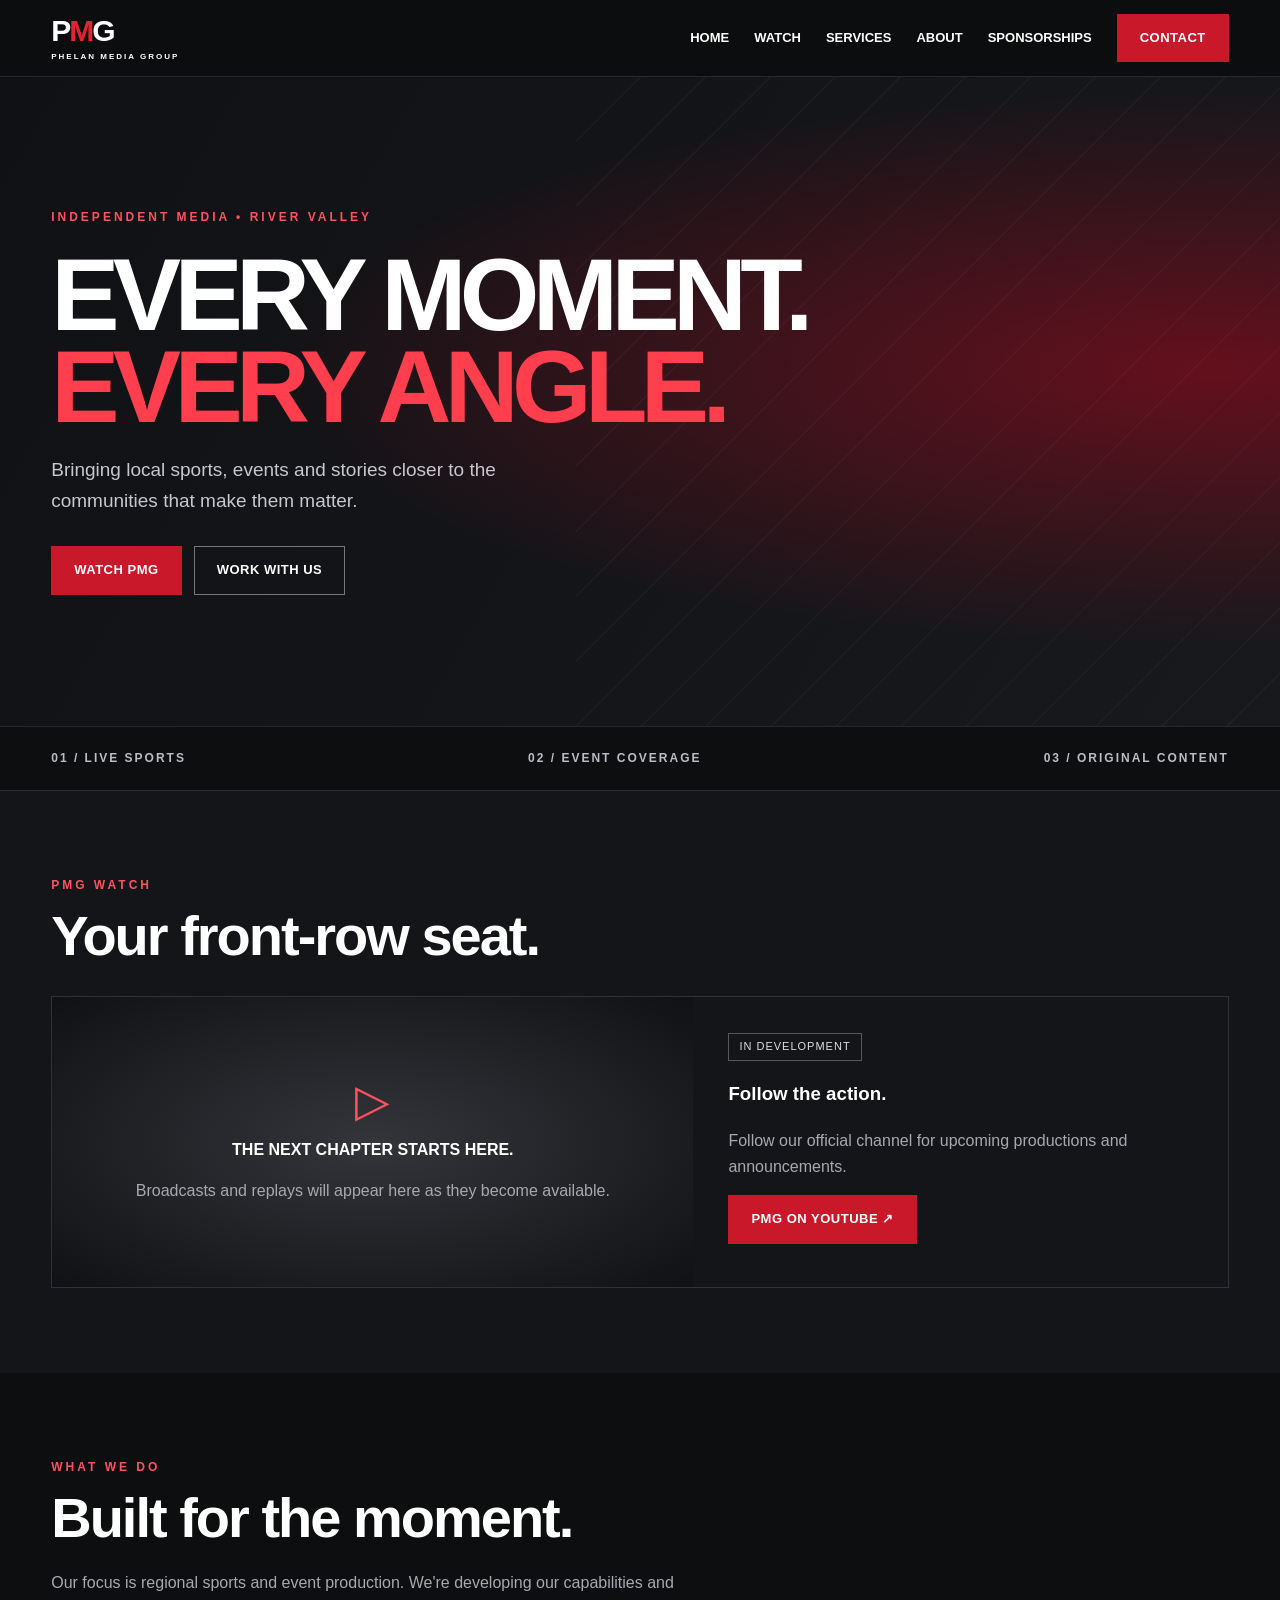
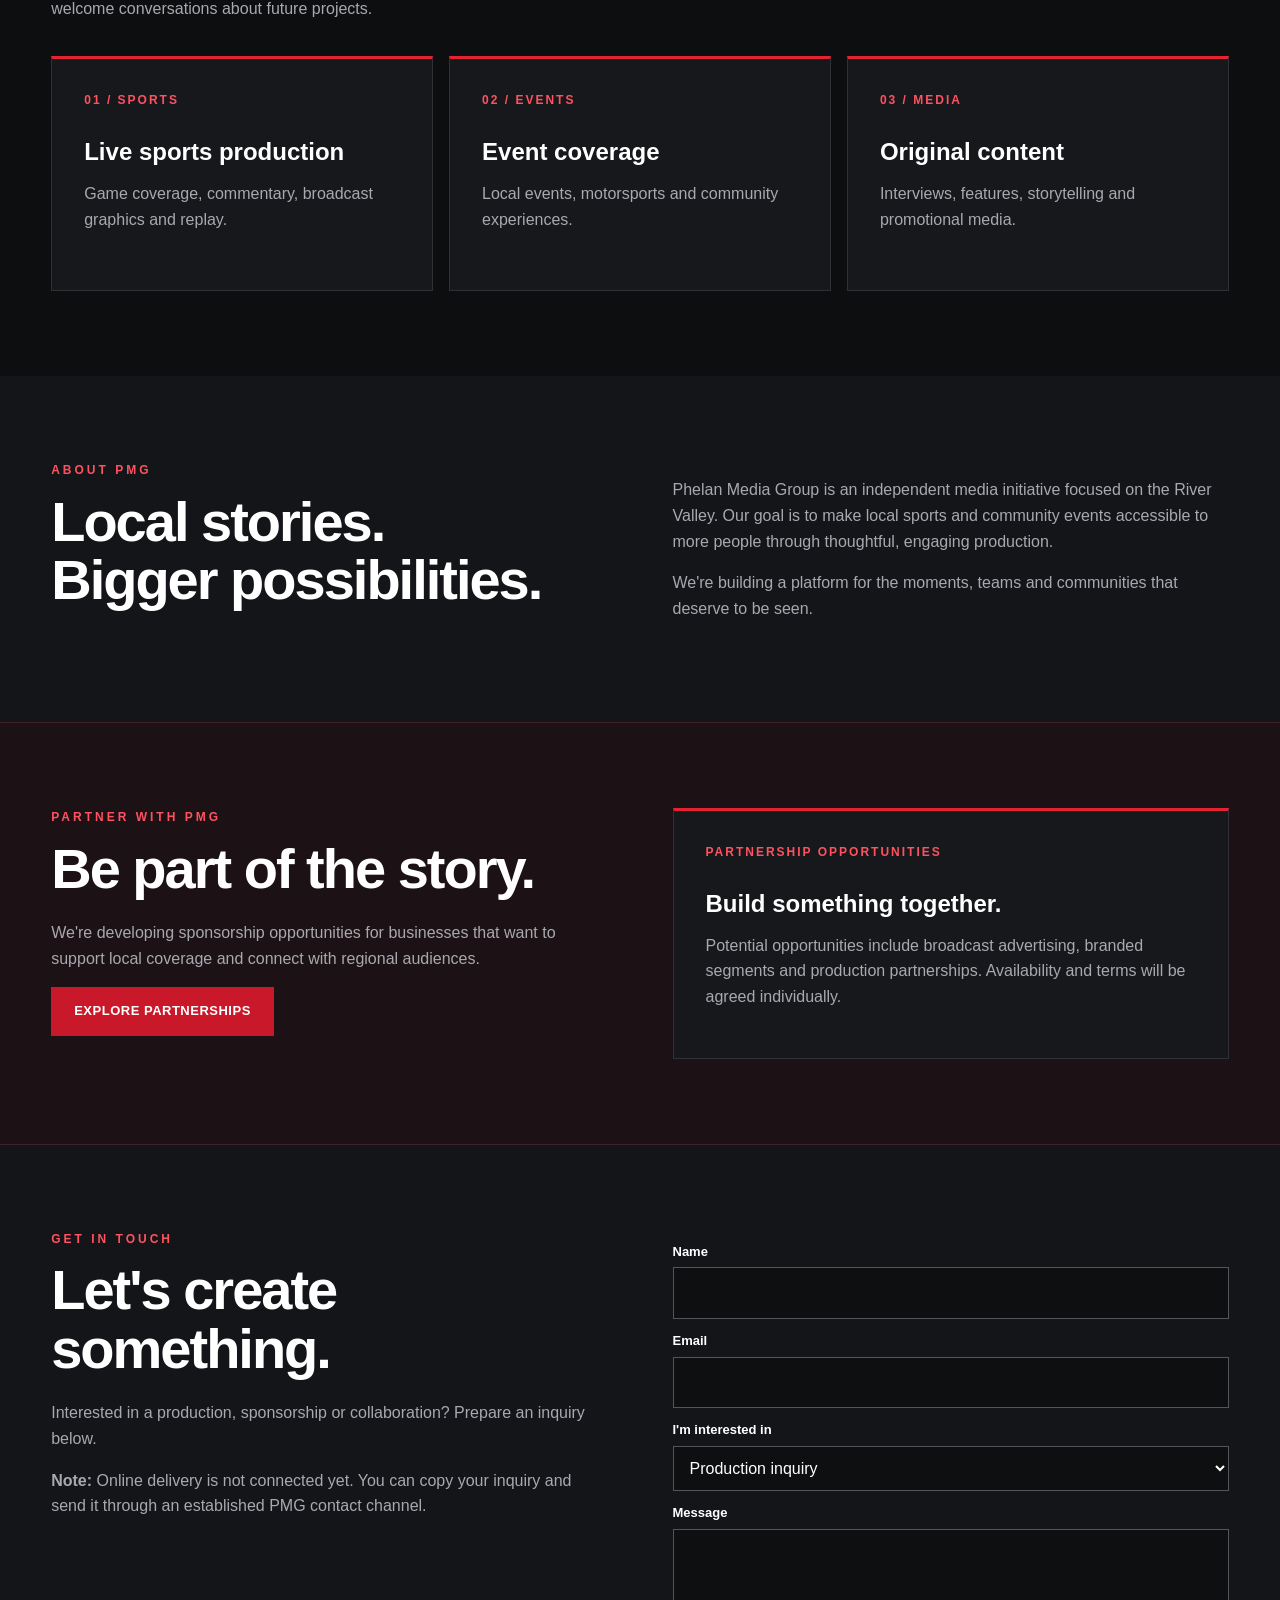
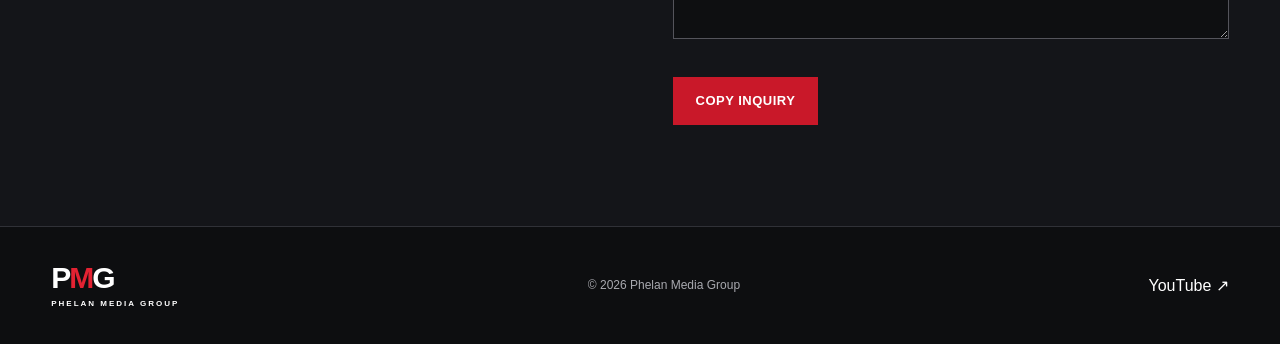
==== index.html @ 2d192432 "Add files via upload" ====
<!doctype html><html lang="en"><head><meta charset="utf-8"><meta name="viewport" content="width=device-width,initial-scale=1"><meta name="description" content="Phelan Media Group — independent regional sports and event media in the River Valley."><title>Phelan Media Group | Built for the moment</title><style>
:root{color-scheme:dark;--red:#e32232;--bg:#0d0e10;--muted:#a8a9af}*{box-sizing:border-box}html{scroll-behavior:smooth;scroll-padding-top:90px}body{margin:0;background:var(--bg);color:#fff;font-family:Arial,Helvetica,sans-serif;line-height:1.6}a{color:inherit;text-decoration:none}a:focus-visible,button:focus-visible{outline:3px solid #fff;outline-offset:4px}.wrap{width:min(1180px,92%);margin:auto}header{position:sticky;top:0;z-index:10;background:#0d0e10f5;border-bottom:1px solid #292a2e}nav{display:flex;align-items:center;justify-content:space-between;min-height:76px;gap:25px}.brand{font-weight:900;font-size:30px;letter-spacing:-2px;line-height:1}.brand span{color:var(--red)}.brand small{display:block;font-size:8px;letter-spacing:2px;margin-top:7px;color:white}.links{display:flex;gap:25px;align-items:center;font-size:13px;font-weight:700}.links a:hover{color:var(--red)}.btn{display:inline-block;padding:13px 22px;background:#c91829;color:#fff;font-weight:800;font-size:13px;letter-spacing:.5px;border:1px solid #c91829}.btn:hover{background:#a71020}.outline{background:transparent;border-color:#777}.hero{position:relative;overflow:hidden;min-height:650px;display:flex;align-items:center;border-bottom:1px solid #26272c;background:radial-gradient(ellipse at 95% 45%,#64101d 0,transparent 55%),linear-gradient(120deg,#101114,#18191d)}.hero:after{content:'';position:absolute;inset:0 0 0 45%;background:repeating-linear-gradient(135deg,transparent 0 44px,#ffffff08 45px 46px);pointer-events:none}.hero .wrap{position:relative;z-index:1;padding:90px 0}.eyebrow{font-size:12px;font-weight:800;letter-spacing:3px;color:#ff5260;text-transform:uppercase}.hero h1{font-size:clamp(55px,8vw,115px);line-height:.9;letter-spacing:-.065em;margin:22px 0;font-weight:900;text-transform:uppercase}.hero h1 span{color:#ff3e4e}.hero p{max-width:540px;color:#c7c7ce;font-size:19px}.actions{display:flex;gap:12px;flex-wrap:wrap;margin-top:30px}.band{border-bottom:1px solid #292a2e;padding:22px 0;color:#bcbcc3;font-size:12px;font-weight:800;letter-spacing:2px}.band .wrap{display:flex;justify-content:space-between;gap:16px;flex-wrap:wrap}section{padding:85px 0}h2{font-size:clamp(32px,5vw,56px);line-height:1.05;letter-spacing:-2px;margin:12px 0 22px}p{color:var(--muted)}.intro{max-width:660px}.grid{display:grid;grid-template-columns:repeat(3,1fr);gap:16px;margin-top:35px}.tile{background:#17181c;border:1px solid #303137;padding:32px;min-height:235px;border-top:3px solid var(--red)}.tile .num{color:#ff5260;font-weight:800;letter-spacing:2px;font-size:12px}.tile h3{font-size:24px;margin:28px 0 10px;line-height:1.1}.watch{background:#141519}.watchbox{display:grid;grid-template-columns:1.2fr 1fr;border:1px solid #303137;margin-top:30px}.screen{min-height:290px;background:radial-gradient(ellipse,#34353a,#101114);display:grid;place-items:center;text-align:center;padding:35px}.play{font-size:45px;color:#ff5260}.watchcopy{padding:35px}.tag{display:inline-block;border:1px solid #56565b;color:#ddd;padding:4px 10px;font-size:11px;letter-spacing:1px}.split{display:grid;grid-template-columns:1fr 1fr;gap:65px;align-items:start}.sponsor{background:#1c1115;border-block:1px solid #422029}.contact{background:#141519}.contact label{display:block;font-size:13px;font-weight:700;margin:12px 0 5px}input,select,textarea{width:100%;padding:12px;background:#0e0f11;color:white;border:1px solid #54545b;border-radius:0;font:inherit}textarea{min-height:110px}button{cursor:pointer;font:inherit}footer{padding:36px 0;border-top:1px solid #303137}footer .wrap{display:flex;justify-content:space-between;align-items:center;gap:20px;flex-wrap:wrap}footer p{font-size:12px}.menu{display:none;background:none;color:white;border:1px solid #555;padding:8px 12px} @media(max-width:760px){.menu{display:block}.links{display:none;position:absolute;top:76px;left:0;right:0;background:#151519;padding:25px;flex-direction:column;align-items:flex-start}.links.open{display:flex}.hero{min-height:530px}.grid,.split,.watchbox{grid-template-columns:1fr}.split{gap:25px}section{padding:55px 0}.tile{min-height:auto}.hero h1{font-size:clamp(48px,12vw,80px)}}
</style></head><body><header><nav class="wrap" aria-label="Main navigation"><a href="#home" class="brand" aria-label="Phelan Media Group home">P<span>M</span>G<small>PHELAN MEDIA GROUP</small></a><button class="menu" aria-expanded="false" aria-controls="links">Menu</button><div class="links" id="links"><a href="#home">HOME</a><a href="#watch">WATCH</a><a href="#services">SERVICES</a><a href="#about">ABOUT</a><a href="#sponsors">SPONSORSHIPS</a><a class="btn" href="#contact">CONTACT</a></div></nav></header><main id="home"><div class="hero"><div class="wrap"><div class="eyebrow">Independent media • River Valley</div><h1>Every moment.<br><span>Every angle.</span></h1><p>Bringing local sports, events and stories closer to the communities that make them matter.</p><div class="actions"><a class="btn" href="#watch">WATCH PMG</a><a class="btn outline" href="#contact">WORK WITH US</a></div></div></div><div class="band"><div class="wrap"><span>01 / LIVE SPORTS</span><span>02 / EVENT COVERAGE</span><span>03 / ORIGINAL CONTENT</span></div></div><section id="watch" class="watch"><div class="wrap"><div class="eyebrow">PMG Watch</div><h2>Your front-row seat.</h2><div class="watchbox"><div class="screen"><div><div class="play" aria-hidden="true">▷</div><strong>THE NEXT CHAPTER STARTS HERE.</strong><p>Broadcasts and replays will appear here as they become available.</p></div></div><div class="watchcopy"><span class="tag">IN DEVELOPMENT</span><h3>Follow the action.</h3><p>Follow our official channel for upcoming productions and announcements.</p><a class="btn" href="https://www.youtube.com/@PhelanMediaGroup" target="_blank" rel="noopener noreferrer">PMG ON YOUTUBE ↗</a></div></div></div></section><section id="services"><div class="wrap"><div class="eyebrow">What we do</div><h2>Built for the moment.</h2><p class="intro">Our focus is regional sports and event production. We're developing our capabilities and welcome conversations about future projects.</p><div class="grid"><article class="tile"><div class="num">01 / SPORTS</div><h3>Live sports production</h3><p>Game coverage, commentary, broadcast graphics and replay.</p></article><article class="tile"><div class="num">02 / EVENTS</div><h3>Event coverage</h3><p>Local events, motorsports and community experiences.</p></article><article class="tile"><div class="num">03 / MEDIA</div><h3>Original content</h3><p>Interviews, features, storytelling and promotional media.</p></article></div></div></section><section id="about" class="watch"><div class="wrap split"><div><div class="eyebrow">About PMG</div><h2>Local stories.<br> Bigger possibilities.</h2></div><div><p>Phelan Media Group is an independent media initiative focused on the River Valley. Our goal is to make local sports and community events accessible to more people through thoughtful, engaging production.</p><p>We're building a platform for the moments, teams and communities that deserve to be seen.</p></div></div></section><section id="sponsors" class="sponsor"><div class="wrap split"><div><div class="eyebrow">Partner with PMG</div><h2>Be part of the story.</h2><p>We're developing sponsorship opportunities for businesses that want to support local coverage and connect with regional audiences.</p><a class="btn" href="#contact" data-topic="Sponsorship">EXPLORE PARTNERSHIPS</a></div><div class="tile"><div class="num">PARTNERSHIP OPPORTUNITIES</div><h3>Build something together.</h3><p>Potential opportunities include broadcast advertising, branded segments and production partnerships. Availability and terms will be agreed individually.</p></div></div></section><section id="contact" class="contact"><div class="wrap split"><div><div class="eyebrow">Get in touch</div><h2>Let's create something.</h2><p>Interested in a production, sponsorship or collaboration? Prepare an inquiry below.</p><p><strong>Note:</strong> Online delivery is not connected yet. You can copy your inquiry and send it through an established PMG contact channel.</p></div><form id="inquiry"><label for="name">Name</label><input id="name" required autocomplete="name"><label for="email">Email</label><input id="email" type="email" required autocomplete="email"><label for="topic">I'm interested in</label><select id="topic"><option>Production inquiry</option><option>Sponsorship</option><option>Collaboration</option><option>General inquiry</option></select><label for="message">Message</label><textarea id="message" required></textarea><div class="actions"><button class="btn" type="submit">COPY INQUIRY</button></div><p id="status" role="status"></p><textarea id="draft" hidden readonly aria-label="Prepared inquiry"></textarea></form></div></section></main><footer><div class="wrap"><a class="brand" href="#home">P<span>M</span>G<small>PHELAN MEDIA GROUP</small></a><p>© <span id="year">2026</span> Phelan Media Group</p><a href="https://www.youtube.com/@PhelanMediaGroup" target="_blank" rel="noopener noreferrer">YouTube ↗</a></div></footer><script>const menu=document.querySelector('.menu'),links=document.querySelector('.links');menu.addEventListener('click',()=>{const open=links.classList.toggle('open');menu.setAttribute('aria-expanded',String(open))});links.querySelectorAll('a').forEach(a=>a.addEventListener('click',()=>{links.classList.remove('open');menu.setAttribute('aria-expanded','false')}));document.querySelectorAll('[data-topic]').forEach(a=>a.addEventListener('click',()=>document.getElementById('topic').value=a.dataset.topic));document.getElementById('year').textContent=new Date().getFullYear();document.getElementById('inquiry').addEventListener('submit',async e=>{e.preventDefault();const get=id=>document.getElementById(id).value;const msg=`PMG inquiry: ${get('topic')}\nName: ${get('name')}\nEmail: ${get('email')}\n\n${get('message')}`;const draft=document.getElementById('draft');draft.hidden=false;draft.value=msg;try{await navigator.clipboard.writeText(msg);document.getElementById('status').textContent='Inquiry copied. Nothing has been sent.'}catch{draft.select();document.getElementById('status').textContent='Select and copy the inquiry below. Nothing has been sent.'}});</script></body></html>
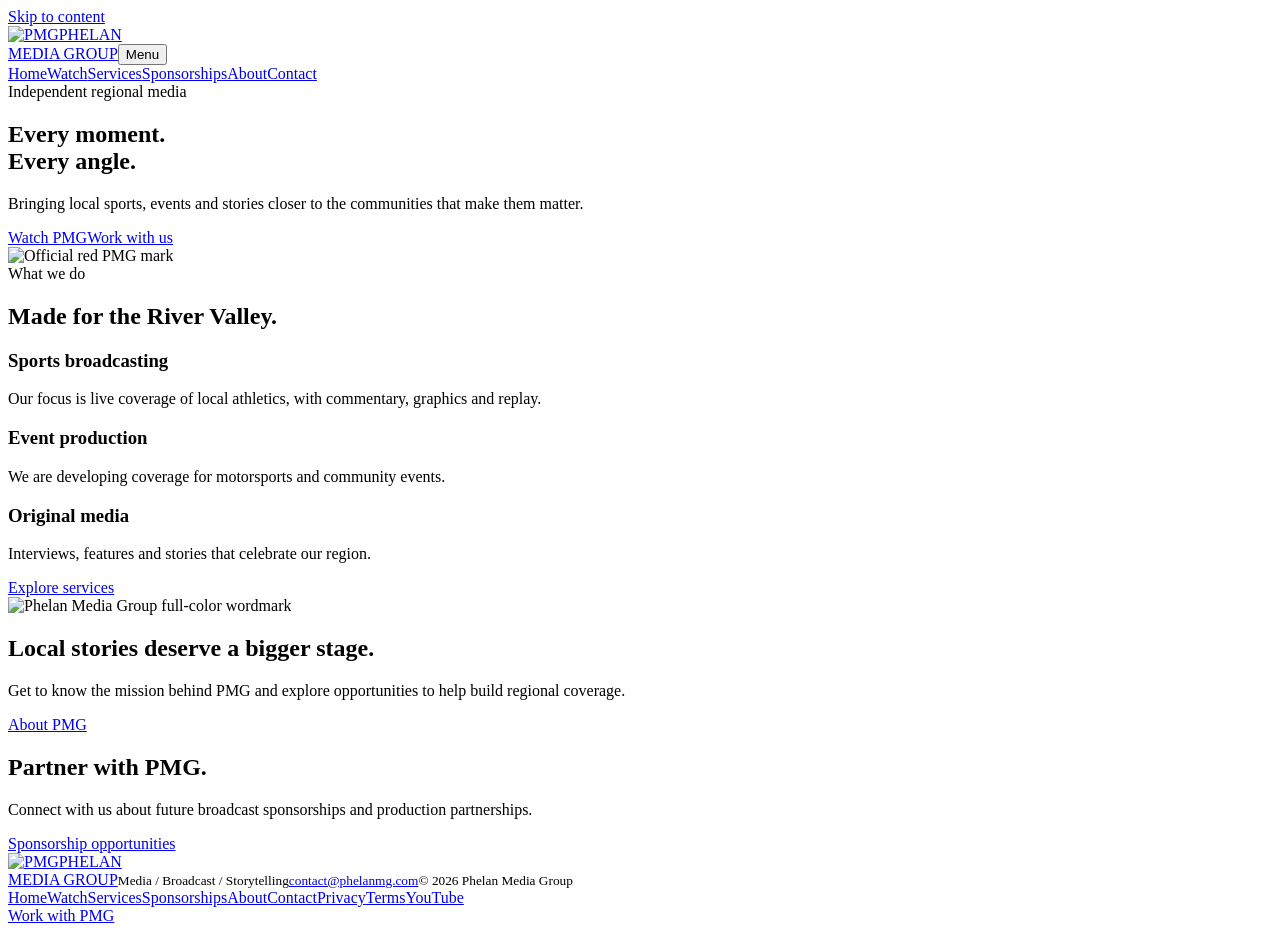
==== commit acc1ef1f: "Add files via upload" ====
--- a/index.html
+++ b/index.html
@@ -1,3 +1 @@
-<!doctype html><html lang="en"><head><meta charset="utf-8"><meta name="viewport" content="width=device-width,initial-scale=1"><meta name="description" content="Phelan Media Group — independent regional sports and event media in the River Valley."><title>Phelan Media Group | Built for the moment</title><style>
-:root{color-scheme:dark;--red:#e32232;--bg:#0d0e10;--muted:#a8a9af}*{box-sizing:border-box}html{scroll-behavior:smooth;scroll-padding-top:90px}body{margin:0;background:var(--bg);color:#fff;font-family:Arial,Helvetica,sans-serif;line-height:1.6}a{color:inherit;text-decoration:none}a:focus-visible,button:focus-visible{outline:3px solid #fff;outline-offset:4px}.wrap{width:min(1180px,92%);margin:auto}header{position:sticky;top:0;z-index:10;background:#0d0e10f5;border-bottom:1px solid #292a2e}nav{display:flex;align-items:center;justify-content:space-between;min-height:76px;gap:25px}.brand{font-weight:900;font-size:30px;letter-spacing:-2px;line-height:1}.brand span{color:var(--red)}.brand small{display:block;font-size:8px;letter-spacing:2px;margin-top:7px;color:white}.links{display:flex;gap:25px;align-items:center;font-size:13px;font-weight:700}.links a:hover{color:var(--red)}.btn{display:inline-block;padding:13px 22px;background:#c91829;color:#fff;font-weight:800;font-size:13px;letter-spacing:.5px;border:1px solid #c91829}.btn:hover{background:#a71020}.outline{background:transparent;border-color:#777}.hero{position:relative;overflow:hidden;min-height:650px;display:flex;align-items:center;border-bottom:1px solid #26272c;background:radial-gradient(ellipse at 95% 45%,#64101d 0,transparent 55%),linear-gradient(120deg,#101114,#18191d)}.hero:after{content:'';position:absolute;inset:0 0 0 45%;background:repeating-linear-gradient(135deg,transparent 0 44px,#ffffff08 45px 46px);pointer-events:none}.hero .wrap{position:relative;z-index:1;padding:90px 0}.eyebrow{font-size:12px;font-weight:800;letter-spacing:3px;color:#ff5260;text-transform:uppercase}.hero h1{font-size:clamp(55px,8vw,115px);line-height:.9;letter-spacing:-.065em;margin:22px 0;font-weight:900;text-transform:uppercase}.hero h1 span{color:#ff3e4e}.hero p{max-width:540px;color:#c7c7ce;font-size:19px}.actions{display:flex;gap:12px;flex-wrap:wrap;margin-top:30px}.band{border-bottom:1px solid #292a2e;padding:22px 0;color:#bcbcc3;font-size:12px;font-weight:800;letter-spacing:2px}.band .wrap{display:flex;justify-content:space-between;gap:16px;flex-wrap:wrap}section{padding:85px 0}h2{font-size:clamp(32px,5vw,56px);line-height:1.05;letter-spacing:-2px;margin:12px 0 22px}p{color:var(--muted)}.intro{max-width:660px}.grid{display:grid;grid-template-columns:repeat(3,1fr);gap:16px;margin-top:35px}.tile{background:#17181c;border:1px solid #303137;padding:32px;min-height:235px;border-top:3px solid var(--red)}.tile .num{color:#ff5260;font-weight:800;letter-spacing:2px;font-size:12px}.tile h3{font-size:24px;margin:28px 0 10px;line-height:1.1}.watch{background:#141519}.watchbox{display:grid;grid-template-columns:1.2fr 1fr;border:1px solid #303137;margin-top:30px}.screen{min-height:290px;background:radial-gradient(ellipse,#34353a,#101114);display:grid;place-items:center;text-align:center;padding:35px}.play{font-size:45px;color:#ff5260}.watchcopy{padding:35px}.tag{display:inline-block;border:1px solid #56565b;color:#ddd;padding:4px 10px;font-size:11px;letter-spacing:1px}.split{display:grid;grid-template-columns:1fr 1fr;gap:65px;align-items:start}.sponsor{background:#1c1115;border-block:1px solid #422029}.contact{background:#141519}.contact label{display:block;font-size:13px;font-weight:700;margin:12px 0 5px}input,select,textarea{width:100%;padding:12px;background:#0e0f11;color:white;border:1px solid #54545b;border-radius:0;font:inherit}textarea{min-height:110px}button{cursor:pointer;font:inherit}footer{padding:36px 0;border-top:1px solid #303137}footer .wrap{display:flex;justify-content:space-between;align-items:center;gap:20px;flex-wrap:wrap}footer p{font-size:12px}.menu{display:none;background:none;color:white;border:1px solid #555;padding:8px 12px} @media(max-width:760px){.menu{display:block}.links{display:none;position:absolute;top:76px;left:0;right:0;background:#151519;padding:25px;flex-direction:column;align-items:flex-start}.links.open{display:flex}.hero{min-height:530px}.grid,.split,.watchbox{grid-template-columns:1fr}.split{gap:25px}section{padding:55px 0}.tile{min-height:auto}.hero h1{font-size:clamp(48px,12vw,80px)}}
-</style></head><body><header><nav class="wrap" aria-label="Main navigation"><a href="#home" class="brand" aria-label="Phelan Media Group home">P<span>M</span>G<small>PHELAN MEDIA GROUP</small></a><button class="menu" aria-expanded="false" aria-controls="links">Menu</button><div class="links" id="links"><a href="#home">HOME</a><a href="#watch">WATCH</a><a href="#services">SERVICES</a><a href="#about">ABOUT</a><a href="#sponsors">SPONSORSHIPS</a><a class="btn" href="#contact">CONTACT</a></div></nav></header><main id="home"><div class="hero"><div class="wrap"><div class="eyebrow">Independent media • River Valley</div><h1>Every moment.<br><span>Every angle.</span></h1><p>Bringing local sports, events and stories closer to the communities that make them matter.</p><div class="actions"><a class="btn" href="#watch">WATCH PMG</a><a class="btn outline" href="#contact">WORK WITH US</a></div></div></div><div class="band"><div class="wrap"><span>01 / LIVE SPORTS</span><span>02 / EVENT COVERAGE</span><span>03 / ORIGINAL CONTENT</span></div></div><section id="watch" class="watch"><div class="wrap"><div class="eyebrow">PMG Watch</div><h2>Your front-row seat.</h2><div class="watchbox"><div class="screen"><div><div class="play" aria-hidden="true">▷</div><strong>THE NEXT CHAPTER STARTS HERE.</strong><p>Broadcasts and replays will appear here as they become available.</p></div></div><div class="watchcopy"><span class="tag">IN DEVELOPMENT</span><h3>Follow the action.</h3><p>Follow our official channel for upcoming productions and announcements.</p><a class="btn" href="https://www.youtube.com/@PhelanMediaGroup" target="_blank" rel="noopener noreferrer">PMG ON YOUTUBE ↗</a></div></div></div></section><section id="services"><div class="wrap"><div class="eyebrow">What we do</div><h2>Built for the moment.</h2><p class="intro">Our focus is regional sports and event production. We're developing our capabilities and welcome conversations about future projects.</p><div class="grid"><article class="tile"><div class="num">01 / SPORTS</div><h3>Live sports production</h3><p>Game coverage, commentary, broadcast graphics and replay.</p></article><article class="tile"><div class="num">02 / EVENTS</div><h3>Event coverage</h3><p>Local events, motorsports and community experiences.</p></article><article class="tile"><div class="num">03 / MEDIA</div><h3>Original content</h3><p>Interviews, features, storytelling and promotional media.</p></article></div></div></section><section id="about" class="watch"><div class="wrap split"><div><div class="eyebrow">About PMG</div><h2>Local stories.<br> Bigger possibilities.</h2></div><div><p>Phelan Media Group is an independent media initiative focused on the River Valley. Our goal is to make local sports and community events accessible to more people through thoughtful, engaging production.</p><p>We're building a platform for the moments, teams and communities that deserve to be seen.</p></div></div></section><section id="sponsors" class="sponsor"><div class="wrap split"><div><div class="eyebrow">Partner with PMG</div><h2>Be part of the story.</h2><p>We're developing sponsorship opportunities for businesses that want to support local coverage and connect with regional audiences.</p><a class="btn" href="#contact" data-topic="Sponsorship">EXPLORE PARTNERSHIPS</a></div><div class="tile"><div class="num">PARTNERSHIP OPPORTUNITIES</div><h3>Build something together.</h3><p>Potential opportunities include broadcast advertising, branded segments and production partnerships. Availability and terms will be agreed individually.</p></div></div></section><section id="contact" class="contact"><div class="wrap split"><div><div class="eyebrow">Get in touch</div><h2>Let's create something.</h2><p>Interested in a production, sponsorship or collaboration? Prepare an inquiry below.</p><p><strong>Note:</strong> Online delivery is not connected yet. You can copy your inquiry and send it through an established PMG contact channel.</p></div><form id="inquiry"><label for="name">Name</label><input id="name" required autocomplete="name"><label for="email">Email</label><input id="email" type="email" required autocomplete="email"><label for="topic">I'm interested in</label><select id="topic"><option>Production inquiry</option><option>Sponsorship</option><option>Collaboration</option><option>General inquiry</option></select><label for="message">Message</label><textarea id="message" required></textarea><div class="actions"><button class="btn" type="submit">COPY INQUIRY</button></div><p id="status" role="status"></p><textarea id="draft" hidden readonly aria-label="Prepared inquiry"></textarea></form></div></section></main><footer><div class="wrap"><a class="brand" href="#home">P<span>M</span>G<small>PHELAN MEDIA GROUP</small></a><p>© <span id="year">2026</span> Phelan Media Group</p><a href="https://www.youtube.com/@PhelanMediaGroup" target="_blank" rel="noopener noreferrer">YouTube ↗</a></div></footer><script>const menu=document.querySelector('.menu'),links=document.querySelector('.links');menu.addEventListener('click',()=>{const open=links.classList.toggle('open');menu.setAttribute('aria-expanded',String(open))});links.querySelectorAll('a').forEach(a=>a.addEventListener('click',()=>{links.classList.remove('open');menu.setAttribute('aria-expanded','false')}));document.querySelectorAll('[data-topic]').forEach(a=>a.addEventListener('click',()=>document.getElementById('topic').value=a.dataset.topic));document.getElementById('year').textContent=new Date().getFullYear();document.getElementById('inquiry').addEventListener('submit',async e=>{e.preventDefault();const get=id=>document.getElementById(id).value;const msg=`PMG inquiry: ${get('topic')}\nName: ${get('name')}\nEmail: ${get('email')}\n\n${get('message')}`;const draft=document.getElementById('draft');draft.hidden=false;draft.value=msg;try{await navigator.clipboard.writeText(msg);document.getElementById('status').textContent='Inquiry copied. Nothing has been sent.'}catch{draft.select();document.getElementById('status').textContent='Select and copy the inquiry below. Nothing has been sent.'}});</script></body></html>
+<!doctype html><html lang="en"><head><meta charset="utf-8"><meta name="viewport" content="width=device-width,initial-scale=1"><title>Regional sports and media | Phelan Media Group</title><meta name="description" content="Phelan Media Group brings a regional focus to sports, event production and storytelling in the River Valley."><meta name="robots" content="index, follow"><link rel="canonical" href="https://phelanmg.com/"><meta property="og:type" content="website"><meta property="og:title" content="Regional sports and media | Phelan Media Group"><meta property="og:description" content="Phelan Media Group brings a regional focus to sports, event production and storytelling in the River Valley."><meta property="og:url" content="https://phelanmg.com/"><meta property="og:image" content="https://phelanmg.com/assets/og.jpg"><meta property="og:image:alt" content="Phelan Media Group logo"><meta name="twitter:card" content="summary_large_image"><link rel="icon" href="/assets/favicon.ico"><link rel="stylesheet" href="/assets/style.css"><script defer src="/assets/site.js"></script></head><body><a class="skip" href="#main">Skip to content</a><header><div class="wrap nav"><a class="logo" href="/" aria-label="Phelan Media Group home"><img src="/assets/mark.webp" width="438" height="145" alt="PMG"><span>PHELAN<br>MEDIA GROUP</span></a><button class="menu" aria-expanded="false" aria-controls="links">Menu</button><nav class="links" id="links" aria-label="Main navigation"><a href="/" aria-current="page">Home</a><a href="/watch">Watch</a><a href="/services">Services</a><a href="/sponsorships">Sponsorships</a><a href="/about">About</a><a href="/contact">Contact</a></nav></div></header><main id="main"><section class="hero"><div class="wrap"><div><div class="eyebrow">Independent regional media</div><h1>Every moment.<br>Every angle.</h1><p>Bringing local sports, events and stories closer to the communities that make them matter.</p><div class="actions"><a class="btn" href="/watch">Watch PMG</a><a class="btn secondary" href="/contact">Work with us</a></div></div><img src="/assets/mark.webp" alt="Official red PMG mark" width="438" height="145"></div></section><section><div class="wrap"><div class="eyebrow">What we do</div><h2>Made for the River Valley.</h2><div class="rows"><article><h3>Sports broadcasting</h3><p>Our focus is live coverage of local athletics, with commentary, graphics and replay.</p></article><article><h3>Event production</h3><p>We are developing coverage for motorsports and community events.</p></article><article><h3>Original media</h3><p>Interviews, features and stories that celebrate our region.</p></article></div><a class="btn" href="/services">Explore services</a></div></section><section class="light"><div class="wrap split"><img src="/assets/wordmark.webp" alt="Phelan Media Group full-color wordmark" loading="lazy"><div><h2>Local stories deserve a bigger stage.</h2><p>Get to know the mission behind PMG and explore opportunities to help build regional coverage.</p><a class="btn" href="/about">About PMG</a></div></div></section><section class="band"><div class="wrap"><h2>Partner with PMG.</h2><p>Connect with us about future broadcast sponsorships and production partnerships.</p><a class="btn" href="/sponsorships">Sponsorship opportunities</a></div></section></main><footer class="footer"><div class="wrap"><div><a class="logo" href="/" aria-label="Phelan Media Group home"><img src="/assets/mark.webp" width="438" height="145" alt="PMG"><span>PHELAN<br>MEDIA GROUP</span></a><small>Media / Broadcast / Storytelling</small><small><a href="mailto:contact@phelanmg.com">contact@phelanmg.com</a></small><small>© <span data-year>2026</span> Phelan Media Group</small></div><nav aria-label="Footer navigation"><a href="/" aria-current="page">Home</a><a href="/watch">Watch</a><a href="/services">Services</a><a href="/sponsorships">Sponsorships</a><a href="/about">About</a><a href="/contact">Contact</a><a href="/privacy">Privacy</a><a href="/terms">Terms</a><a href="https://www.youtube.com/@PhelanMediaGroup">YouTube</a></nav></div></footer><div class="sticky"><a class="btn" href="/contact">Work with PMG</a></div></body></html>
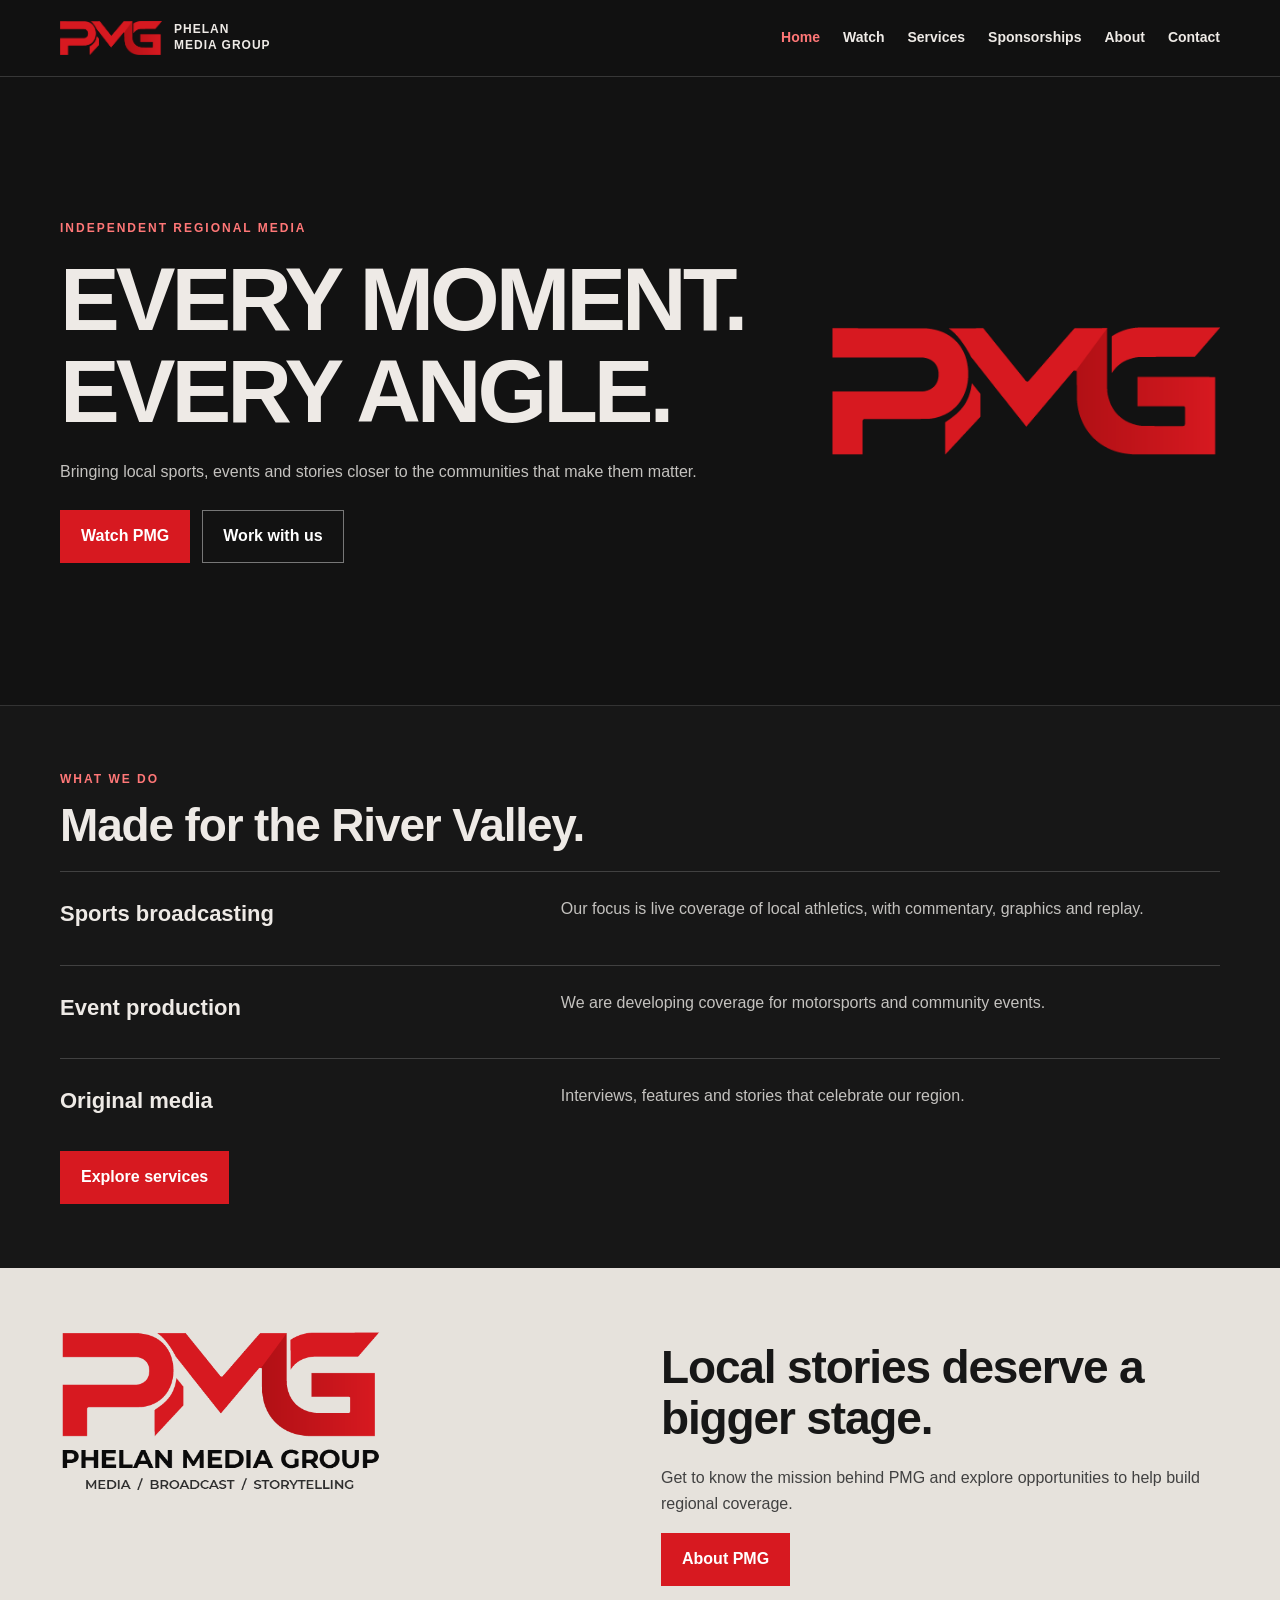
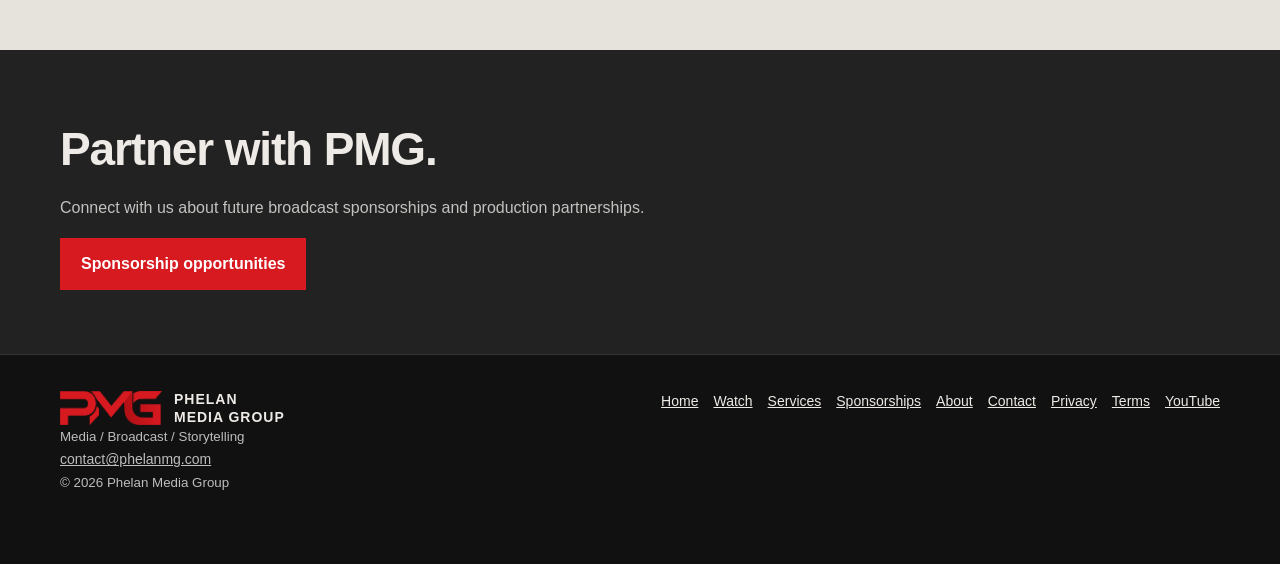
==== commit 9217e69e: "Add files via upload" ====
--- a/index.html
+++ b/index.html
@@ -1 +1 @@
-<!doctype html><html lang="en"><head><meta charset="utf-8"><meta name="viewport" content="width=device-width,initial-scale=1"><title>Regional sports and media | Phelan Media Group</title><meta name="description" content="Phelan Media Group brings a regional focus to sports, event production and storytelling in the River Valley."><meta name="robots" content="index, follow"><link rel="canonical" href="https://phelanmg.com/"><meta property="og:type" content="website"><meta property="og:title" content="Regional sports and media | Phelan Media Group"><meta property="og:description" content="Phelan Media Group brings a regional focus to sports, event production and storytelling in the River Valley."><meta property="og:url" content="https://phelanmg.com/"><meta property="og:image" content="https://phelanmg.com/assets/og.jpg"><meta property="og:image:alt" content="Phelan Media Group logo"><meta name="twitter:card" content="summary_large_image"><link rel="icon" href="/assets/favicon.ico"><link rel="stylesheet" href="/assets/style.css"><script defer src="/assets/site.js"></script></head><body><a class="skip" href="#main">Skip to content</a><header><div class="wrap nav"><a class="logo" href="/" aria-label="Phelan Media Group home"><img src="/assets/mark.webp" width="438" height="145" alt="PMG"><span>PHELAN<br>MEDIA GROUP</span></a><button class="menu" aria-expanded="false" aria-controls="links">Menu</button><nav class="links" id="links" aria-label="Main navigation"><a href="/" aria-current="page">Home</a><a href="/watch">Watch</a><a href="/services">Services</a><a href="/sponsorships">Sponsorships</a><a href="/about">About</a><a href="/contact">Contact</a></nav></div></header><main id="main"><section class="hero"><div class="wrap"><div><div class="eyebrow">Independent regional media</div><h1>Every moment.<br>Every angle.</h1><p>Bringing local sports, events and stories closer to the communities that make them matter.</p><div class="actions"><a class="btn" href="/watch">Watch PMG</a><a class="btn secondary" href="/contact">Work with us</a></div></div><img src="/assets/mark.webp" alt="Official red PMG mark" width="438" height="145"></div></section><section><div class="wrap"><div class="eyebrow">What we do</div><h2>Made for the River Valley.</h2><div class="rows"><article><h3>Sports broadcasting</h3><p>Our focus is live coverage of local athletics, with commentary, graphics and replay.</p></article><article><h3>Event production</h3><p>We are developing coverage for motorsports and community events.</p></article><article><h3>Original media</h3><p>Interviews, features and stories that celebrate our region.</p></article></div><a class="btn" href="/services">Explore services</a></div></section><section class="light"><div class="wrap split"><img src="/assets/wordmark.webp" alt="Phelan Media Group full-color wordmark" loading="lazy"><div><h2>Local stories deserve a bigger stage.</h2><p>Get to know the mission behind PMG and explore opportunities to help build regional coverage.</p><a class="btn" href="/about">About PMG</a></div></div></section><section class="band"><div class="wrap"><h2>Partner with PMG.</h2><p>Connect with us about future broadcast sponsorships and production partnerships.</p><a class="btn" href="/sponsorships">Sponsorship opportunities</a></div></section></main><footer class="footer"><div class="wrap"><div><a class="logo" href="/" aria-label="Phelan Media Group home"><img src="/assets/mark.webp" width="438" height="145" alt="PMG"><span>PHELAN<br>MEDIA GROUP</span></a><small>Media / Broadcast / Storytelling</small><small><a href="mailto:contact@phelanmg.com">contact@phelanmg.com</a></small><small>© <span data-year>2026</span> Phelan Media Group</small></div><nav aria-label="Footer navigation"><a href="/" aria-current="page">Home</a><a href="/watch">Watch</a><a href="/services">Services</a><a href="/sponsorships">Sponsorships</a><a href="/about">About</a><a href="/contact">Contact</a><a href="/privacy">Privacy</a><a href="/terms">Terms</a><a href="https://www.youtube.com/@PhelanMediaGroup">YouTube</a></nav></div></footer><div class="sticky"><a class="btn" href="/contact">Work with PMG</a></div></body></html>+<!doctype html><html lang="en"><head><meta charset="utf-8"><meta name="viewport" content="width=device-width,initial-scale=1"><title>Phelan Media Group</title><meta name="description" content="Phelan Media Group brings a regional focus to sports, event production and storytelling in the River Valley."><meta name="robots" content="index, follow"><link rel="canonical" href="https://phelanmg.com/"><meta property="og:type" content="website"><meta property="og:title" content="Phelan Media Group"><meta property="og:description" content="Phelan Media Group brings a regional focus to sports, event production and storytelling in the River Valley."><meta property="og:url" content="https://phelanmg.com/"><meta property="og:image" content="https://phelanmg.com/assets/og.jpg"><meta property="og:image:alt" content="Phelan Media Group logo"><meta name="twitter:card" content="summary_large_image"><link rel="icon" href="/assets/favicon.ico"><link rel="stylesheet" href="/assets/style.css"><script defer src="/assets/site.js"></script></head><body><a class="skip" href="#main">Skip to content</a><header><div class="wrap nav"><a class="logo" href="/" aria-label="Phelan Media Group home"><img src="/assets/mark.webp" width="438" height="145" alt="PMG"><span>PHELAN<br>MEDIA GROUP</span></a><button class="menu" aria-expanded="false" aria-controls="links">Menu</button><nav class="links" id="links" aria-label="Main navigation"><a href="/" aria-current="page">Home</a><a href="/watch">Watch</a><a href="/services">Services</a><a href="/sponsorships">Sponsorships</a><a href="/about">About</a><a href="/contact">Contact</a></nav></div></header><main id="main"><section class="hero"><div class="wrap"><div><div class="eyebrow">Independent regional media</div><h1>Every moment.<br>Every angle.</h1><p>Bringing local sports, events and stories closer to the communities that make them matter.</p><div class="actions"><a class="btn" href="/watch">Watch PMG</a><a class="btn secondary" href="/contact">Work with us</a></div></div><img src="/assets/mark.webp" alt="Official red PMG mark" width="438" height="145"></div></section><section><div class="wrap"><div class="eyebrow">What we do</div><h2>Made for the River Valley.</h2><div class="rows"><article><h3>Sports broadcasting</h3><p>Our focus is live coverage of local athletics, with commentary, graphics and replay.</p></article><article><h3>Event production</h3><p>We are developing coverage for motorsports and community events.</p></article><article><h3>Original media</h3><p>Interviews, features and stories that celebrate our region.</p></article></div><a class="btn" href="/services">Explore services</a></div></section><section class="light"><div class="wrap split"><img src="/assets/wordmark.webp" alt="Phelan Media Group full-color wordmark" loading="lazy"><div><h2>Local stories deserve a bigger stage.</h2><p>Get to know the mission behind PMG and explore opportunities to help build regional coverage.</p><a class="btn" href="/about">About PMG</a></div></div></section><section class="band"><div class="wrap"><h2>Partner with PMG.</h2><p>Connect with us about future broadcast sponsorships and production partnerships.</p><a class="btn" href="/sponsorships">Sponsorship opportunities</a></div></section></main><footer class="footer"><div class="wrap"><div><a class="logo" href="/" aria-label="Phelan Media Group home"><img src="/assets/mark.webp" width="438" height="145" alt="PMG"><span>PHELAN<br>MEDIA GROUP</span></a><small>Media / Broadcast / Storytelling</small><small><a href="mailto:contact@phelanmg.com">contact@phelanmg.com</a></small><small>© <span data-year>2026</span> Phelan Media Group</small></div><nav aria-label="Footer navigation"><a href="/" aria-current="page">Home</a><a href="/watch">Watch</a><a href="/services">Services</a><a href="/sponsorships">Sponsorships</a><a href="/about">About</a><a href="/contact">Contact</a><a href="/privacy">Privacy</a><a href="/terms">Terms</a><a href="https://www.youtube.com/@PhelanMediaGroup">YouTube</a></nav></div></footer><div class="sticky"><a class="btn" href="/contact">Work with PMG</a></div></body></html>
--- a/assets/style.css
+++ b/assets/style.css
@@ -0,0 +1 @@
+*{box-sizing:border-box}html{scroll-behavior:smooth}body{margin:0;background:#171717;color:#eeeae6;font:16px/1.65 Arial,Helvetica,sans-serif}a{color:inherit}img{display:block;max-width:100%;height:auto}button,input,textarea,select{font:inherit}a:focus-visible,button:focus-visible{outline:3px solid #f6b4b4;outline-offset:4px}.wrap{width:min(1160px,calc(100% - 40px));margin:auto;min-width:0}header{background:#111;position:sticky;top:0;z-index:10;border-bottom:1px solid #373737}.nav{display:flex;align-items:center;justify-content:space-between;gap:24px;min-height:76px}.logo{display:flex;align-items:center;gap:12px;text-decoration:none;font-size:12px;font-weight:bold;letter-spacing:1px;line-height:1.3}.logo img{width:102px;flex-shrink:0}.links{display:flex;gap:23px;align-items:center}.links a{text-decoration:none;font-size:14px;font-weight:bold}.links a[aria-current]{color:#ff7777}.menu{display:none}.btn,.menu{background:#d71920;color:#fff;display:inline-flex;align-items:center;justify-content:center;border:1px solid #d71920;padding:12px 20px;text-decoration:none;font-weight:bold;cursor:pointer;border-radius:0;min-height:46px}.secondary{background:transparent;border-color:#777}.btn:hover{background:#a91218}.eyebrow{font-size:12px;letter-spacing:2px;text-transform:uppercase;font-weight:bold;color:#ff7777}h1,h2,h3,p{overflow-wrap:break-word}h1{font-size:clamp(38px,7vw,90px);line-height:1.02;letter-spacing:-.045em;margin:15px 0 22px;text-transform:uppercase}h2{font-size:clamp(26px,4vw,46px);line-height:1.12;letter-spacing:-.025em;margin:10px 0 20px}h3{font-size:22px;margin:0 0 8px}p{color:#c4c2bf;max-width:72ch}section{padding:64px 0}.hero{background:#121212;border-bottom:1px solid #333}.hero .wrap{display:grid;grid-template-columns:minmax(0,1.3fr) minmax(0,.7fr);gap:50px;align-items:center;min-height:500px}.hero img{width:100%;max-width:420px;margin:auto}.actions{display:flex;flex-wrap:wrap;gap:12px;margin:25px 0 0}.rule{border-top:1px solid #383838}.rows article{display:grid;grid-template-columns:minmax(0,1fr) minmax(0,1.4fr);gap:30px;padding:24px 0;border-top:1px solid #414141}.rows p{margin:0}.band{background:#222}.light{background:#e6e2dc;color:#171717}.light p{color:#414141}.light img{max-width:320px}.split{display:grid;grid-template-columns:repeat(2,minmax(0,1fr));gap:42px;align-items:start}.pagehead{background:#121212;border-bottom:1px solid #333;padding:54px 0}.pagehead h1{font-size:clamp(36px,6vw,68px)}.pagehead p{font-size:18px}.notice{padding:20px;border:1px solid #555;background:#222}.footer{background:#111;border-top:1px solid #333;padding:35px 0 70px}.footer .wrap{display:flex;flex-wrap:wrap;justify-content:space-between;gap:25px}.footer nav{display:flex;flex-wrap:wrap;gap:15px}.footer small{color:#bdbdbd;display:block}.footer a{font-size:14px}.sticky{display:none}.skip{position:absolute;left:10px;top:-100px}.skip:focus{top:5px;z-index:100;background:#111;padding:10px}.menu{display:none}.legal{max-width:760px}.legal h2{font-size:26px}.legal p{max-width:none}@media(max-width:900px){.menu{display:inline-flex}.links{display:none;position:absolute;top:100%;left:0;right:0;background:#111;padding:20px;flex-direction:column;align-items:stretch;gap:12px;border-bottom:1px solid #444}.links.open{display:flex}.links a{padding:10px}.hero .wrap,.split,.rows article{grid-template-columns:1fr;gap:20px}.hero .wrap{min-height:0}.hero img{max-width:260px;margin:15px 0}.sticky{display:flex;position:fixed;bottom:0;left:0;right:0;background:#111;padding:10px 20px max(10px,env(safe-area-inset-bottom));z-index:9;justify-content:center;border-top:1px solid #444}.sticky a{width:min(100%,450px)}body{padding-bottom:74px}section{padding:40px 0}.nav{min-height:68px}.logo img{width:80px}.logo span{font-size:10px}.wrap{width:calc(100% - 32px)}}@media(max-width:350px){.logo span{display:none}.actions .btn{width:100%}}@media(prefers-reduced-motion:reduce){html{scroll-behavior:auto}}
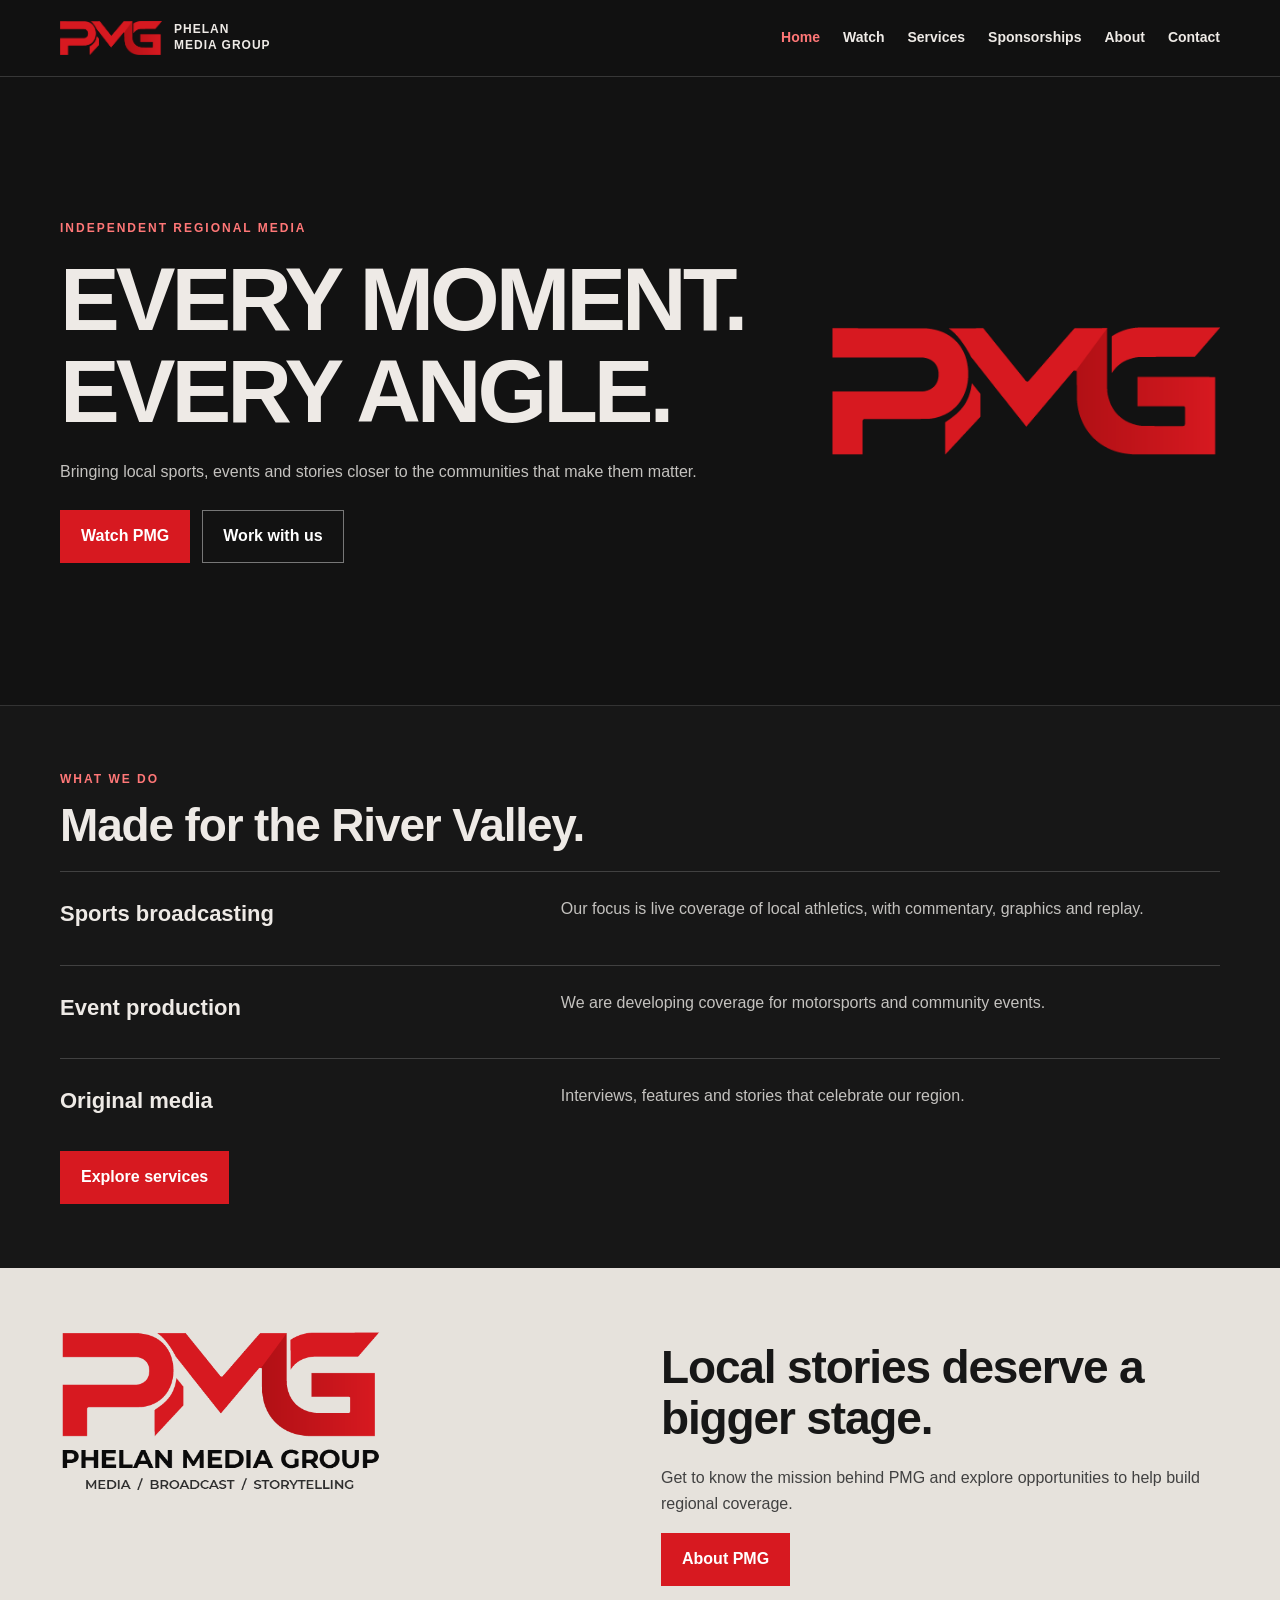
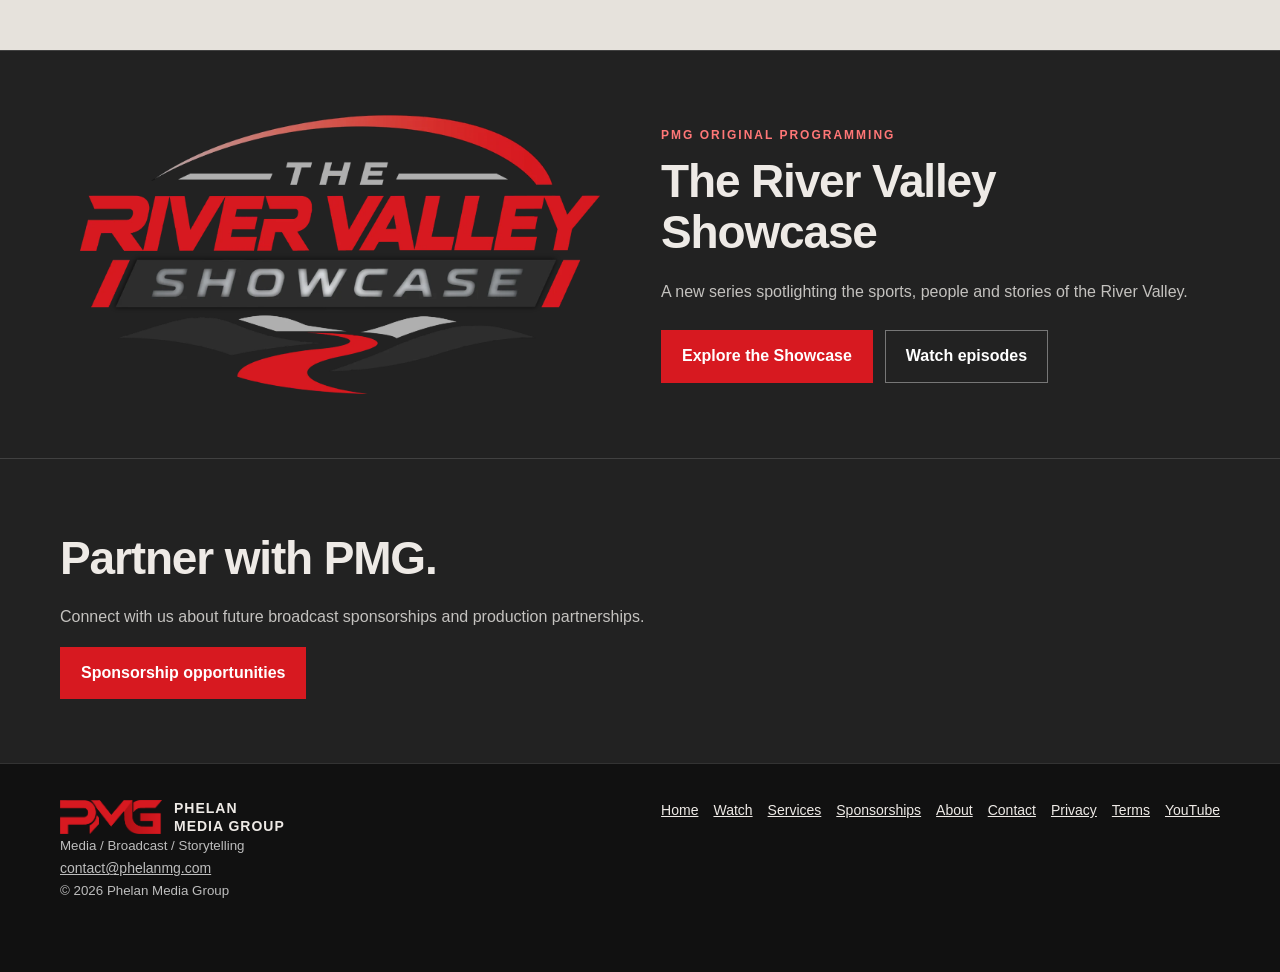
==== commit 6b9ce5ca: "Add files via upload" ====
--- a/index.html
+++ b/index.html
@@ -1 +1 @@
-<!doctype html><html lang="en"><head><meta charset="utf-8"><meta name="viewport" content="width=device-width,initial-scale=1"><title>Phelan Media Group</title><meta name="description" content="Phelan Media Group brings a regional focus to sports, event production and storytelling in the River Valley."><meta name="robots" content="index, follow"><link rel="canonical" href="https://phelanmg.com/"><meta property="og:type" content="website"><meta property="og:title" content="Phelan Media Group"><meta property="og:description" content="Phelan Media Group brings a regional focus to sports, event production and storytelling in the River Valley."><meta property="og:url" content="https://phelanmg.com/"><meta property="og:image" content="https://phelanmg.com/assets/og.jpg"><meta property="og:image:alt" content="Phelan Media Group logo"><meta name="twitter:card" content="summary_large_image"><link rel="icon" href="/assets/favicon.ico"><link rel="stylesheet" href="/assets/style.css"><script defer src="/assets/site.js"></script></head><body><a class="skip" href="#main">Skip to content</a><header><div class="wrap nav"><a class="logo" href="/" aria-label="Phelan Media Group home"><img src="/assets/mark.webp" width="438" height="145" alt="PMG"><span>PHELAN<br>MEDIA GROUP</span></a><button class="menu" aria-expanded="false" aria-controls="links">Menu</button><nav class="links" id="links" aria-label="Main navigation"><a href="/" aria-current="page">Home</a><a href="/watch">Watch</a><a href="/services">Services</a><a href="/sponsorships">Sponsorships</a><a href="/about">About</a><a href="/contact">Contact</a></nav></div></header><main id="main"><section class="hero"><div class="wrap"><div><div class="eyebrow">Independent regional media</div><h1>Every moment.<br>Every angle.</h1><p>Bringing local sports, events and stories closer to the communities that make them matter.</p><div class="actions"><a class="btn" href="/watch">Watch PMG</a><a class="btn secondary" href="/contact">Work with us</a></div></div><img src="/assets/mark.webp" alt="Official red PMG mark" width="438" height="145"></div></section><section><div class="wrap"><div class="eyebrow">What we do</div><h2>Made for the River Valley.</h2><div class="rows"><article><h3>Sports broadcasting</h3><p>Our focus is live coverage of local athletics, with commentary, graphics and replay.</p></article><article><h3>Event production</h3><p>We are developing coverage for motorsports and community events.</p></article><article><h3>Original media</h3><p>Interviews, features and stories that celebrate our region.</p></article></div><a class="btn" href="/services">Explore services</a></div></section><section class="light"><div class="wrap split"><img src="/assets/wordmark.webp" alt="Phelan Media Group full-color wordmark" loading="lazy"><div><h2>Local stories deserve a bigger stage.</h2><p>Get to know the mission behind PMG and explore opportunities to help build regional coverage.</p><a class="btn" href="/about">About PMG</a></div></div></section><section class="band"><div class="wrap"><h2>Partner with PMG.</h2><p>Connect with us about future broadcast sponsorships and production partnerships.</p><a class="btn" href="/sponsorships">Sponsorship opportunities</a></div></section></main><footer class="footer"><div class="wrap"><div><a class="logo" href="/" aria-label="Phelan Media Group home"><img src="/assets/mark.webp" width="438" height="145" alt="PMG"><span>PHELAN<br>MEDIA GROUP</span></a><small>Media / Broadcast / Storytelling</small><small><a href="mailto:contact@phelanmg.com">contact@phelanmg.com</a></small><small>© <span data-year>2026</span> Phelan Media Group</small></div><nav aria-label="Footer navigation"><a href="/" aria-current="page">Home</a><a href="/watch">Watch</a><a href="/services">Services</a><a href="/sponsorships">Sponsorships</a><a href="/about">About</a><a href="/contact">Contact</a><a href="/privacy">Privacy</a><a href="/terms">Terms</a><a href="https://www.youtube.com/@PhelanMediaGroup">YouTube</a></nav></div></footer><div class="sticky"><a class="btn" href="/contact">Work with PMG</a></div></body></html>+<!doctype html><html lang="en"><head><meta charset="utf-8"><meta name="viewport" content="width=device-width,initial-scale=1"><title>Phelan Media Group</title><meta name="description" content="Phelan Media Group brings a regional focus to sports, event production and storytelling in the River Valley."><meta name="robots" content="index, follow"><link rel="canonical" href="https://phelanmg.com/"><meta property="og:type" content="website"><meta property="og:title" content="Phelan Media Group"><meta property="og:description" content="Phelan Media Group brings a regional focus to sports, event production and storytelling in the River Valley."><meta property="og:url" content="https://phelanmg.com/"><meta property="og:image" content="https://phelanmg.com/assets/og.jpg"><meta property="og:image:alt" content="Phelan Media Group logo"><meta name="twitter:card" content="summary_large_image"><link rel="icon" type="image/webp" href="/assets/mark.webp?v=5"><link rel="stylesheet" href="/assets/style.css"><script defer src="/assets/site.js"></script><style>.showcase-feature{background:#222;border-block:1px solid #414141}.showcase-feature .split{align-items:center}.showcase-feature img{width:100%;max-width:520px;margin:auto}.showcase-hero{background:#202020}.showcase-hero .split{align-items:center}.showcase-hero img{width:100%;max-width:600px;margin:auto}.showcase-player{max-width:920px;margin:24px 0;background:#111;border:1px solid #414141;padding:24px}.showcase-player iframe{display:block;width:100%;aspect-ratio:16/9;border:0}.showcase-player img{max-width:min(100%,460px);margin:0 auto 24px}.showcase-river{width:100%;max-width:700px;margin:30px auto 0}.showcase-player [hidden]{display:none}.showcase-player p{overflow-wrap:anywhere}.showcase-player .actions{margin-bottom:0}@media(max-width:900px){.showcase-player{padding:16px}.showcase-hero .split{gap:24px}}</style></head><body><a class="skip" href="#main">Skip to content</a><header><div class="wrap nav"><a class="logo" href="/" aria-label="Phelan Media Group home"><img src="/assets/mark.webp" width="438" height="145" alt="PMG"><span>PHELAN<br>MEDIA GROUP</span></a><button class="menu" aria-expanded="false" aria-controls="links">Menu</button><nav class="links" id="links" aria-label="Main navigation"><a href="/" aria-current="page">Home</a><a href="/watch">Watch</a><a href="/services">Services</a><a href="/sponsorships">Sponsorships</a><a href="/about">About</a><a href="/contact">Contact</a></nav></div></header><main id="main"><section class="hero"><div class="wrap"><div><div class="eyebrow">Independent regional media</div><h1>Every moment.<br>Every angle.</h1><p>Bringing local sports, events and stories closer to the communities that make them matter.</p><div class="actions"><a class="btn" href="/watch">Watch PMG</a><a class="btn secondary" href="/contact">Work with us</a></div></div><img src="/assets/mark.webp" alt="Official red PMG mark" width="438" height="145"></div></section><section><div class="wrap"><div class="eyebrow">What we do</div><h2>Made for the River Valley.</h2><div class="rows"><article><h3>Sports broadcasting</h3><p>Our focus is live coverage of local athletics, with commentary, graphics and replay.</p></article><article><h3>Event production</h3><p>We are developing coverage for motorsports and community events.</p></article><article><h3>Original media</h3><p>Interviews, features and stories that celebrate our region.</p></article></div><a class="btn" href="/services">Explore services</a></div></section><section class="light"><div class="wrap split"><img src="/assets/wordmark.webp" alt="Phelan Media Group full-color wordmark" loading="lazy"><div><h2>Local stories deserve a bigger stage.</h2><p>Get to know the mission behind PMG and explore opportunities to help build regional coverage.</p><a class="btn" href="/about">About PMG</a></div></div></section><section class="showcase-feature"><div class="wrap split"><a href="/river-valley-showcase" aria-label="Explore The River Valley Showcase"><img src="/assets/showcase-color.webp" alt="The River Valley Showcase logo" loading="lazy"></a><div><div class="eyebrow">PMG original programming</div><h2>The River Valley Showcase</h2><p>A new series spotlighting the sports, people and stories of the River Valley.</p><div class="actions"><a class="btn" href="/river-valley-showcase">Explore the Showcase</a><a class="btn secondary" href="/river-valley-showcase#episodes">Watch episodes</a></div></div></div></section><section class="band"><div class="wrap"><h2>Partner with PMG.</h2><p>Connect with us about future broadcast sponsorships and production partnerships.</p><a class="btn" href="/sponsorships">Sponsorship opportunities</a></div></section></main><footer class="footer"><div class="wrap"><div><a class="logo" href="/" aria-label="Phelan Media Group home"><img src="/assets/mark.webp" width="438" height="145" alt="PMG"><span>PHELAN<br>MEDIA GROUP</span></a><small>Media / Broadcast / Storytelling</small><small><a href="mailto:contact@phelanmg.com">contact@phelanmg.com</a></small><small>© <span data-year>2026</span> Phelan Media Group</small></div><nav aria-label="Footer navigation"><a href="/" aria-current="page">Home</a><a href="/watch">Watch</a><a href="/services">Services</a><a href="/sponsorships">Sponsorships</a><a href="/about">About</a><a href="/contact">Contact</a><a href="/privacy">Privacy</a><a href="/terms">Terms</a><a href="https://www.youtube.com/@PhelanMediaGroup">YouTube</a></nav></div></footer><div class="sticky"><a class="btn" href="/contact">Work with PMG</a></div></body></html>
